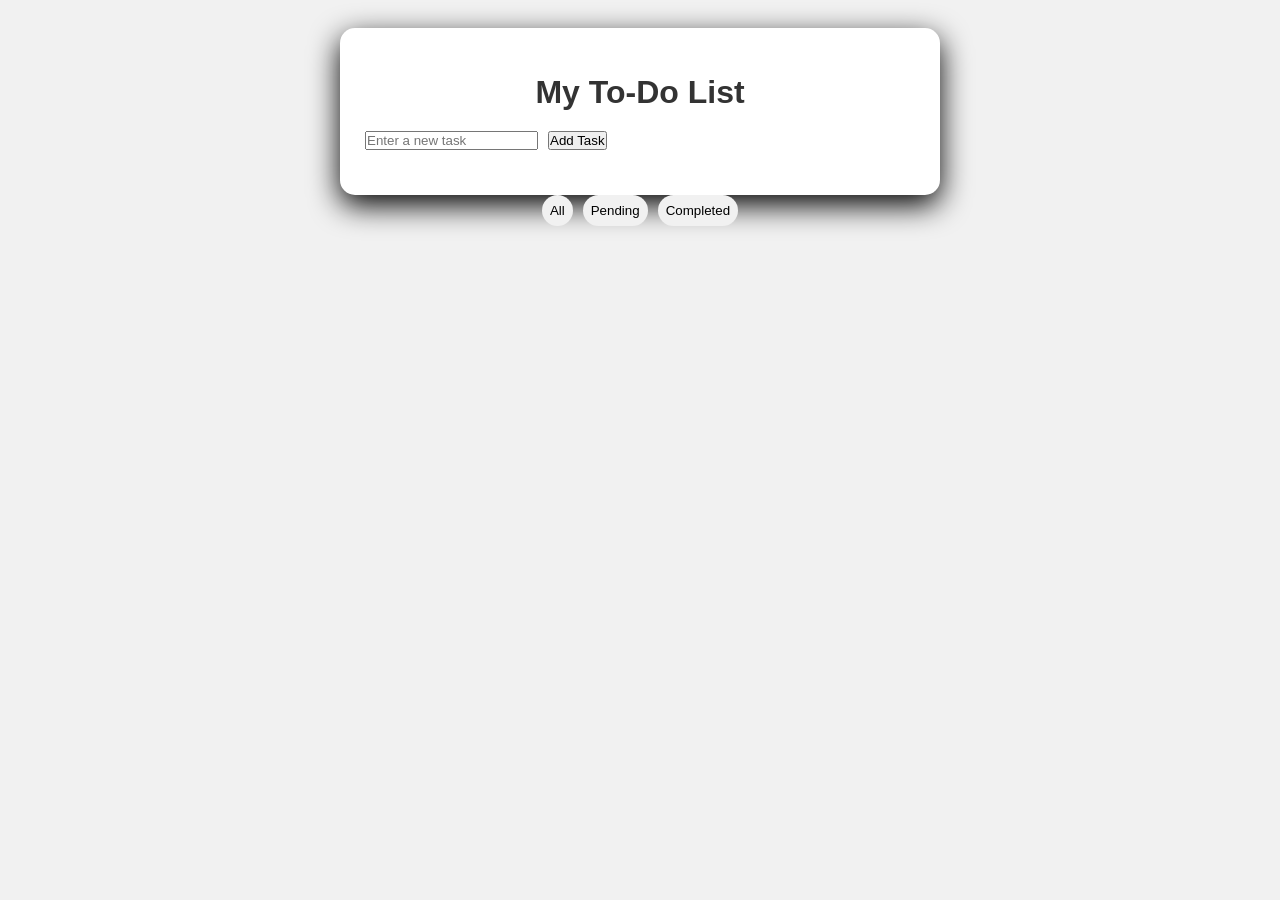
==== index.html @ 7c0726d2 "html,css,js" ====
<!DOCTYPE html>
<html lang="en">
<head>
    <title>To-do</title>
    <link rel="stylesheet" href="style.css">
</head>
<body>
    <div class="container">
        <h1>My To-Do List</h1>
        <div class="input-section"> 
            <input type="text" id="taskInput" placeholder="Enter a new task">
            <button id="addbtn" >Add Task</button>
        </div>
    </div>
    <div class="filter-section">
        <button id="filterAll">All</button>
        <button id="filterPending">Pending</button>
        <button id="filterCompleted">Completed</button>
    </div>

</body>
</html>
---- style.css ----
*{
    margin: 1;
    padding: 0;
    box-sizing: border-box;
}
body {
    font-family: Arial, sans-serif;
    background: #f1f1f1;
    padding: 20px;
  }
.container {
    background: white;
    border-radius: 15px;
    max-width: 600px;
    margin: 0 auto;
    padding: 25px;
    box-shadow: 0 10px 30px;
}
h1{
    text-align:center;
    margin-bottom:20px;
    color: #333;
}
.input-section{
    display: flex;
    gap: 10px;
    margin-bottom: 20px;
}
#taskinput {
    flex:2;
    padding:12px;
    border:2px solid #ddd;
    border-radius: 8px;
    font-size:16px
}
#addBtn {
    padding: 12px 20px;
    background: #667eea;
    color: white;
    border:none;
    border-radius:8px;
    cursor:pointer;
    font-size:16px;
}
#addBtn:hover {
    background:#5a67d8;
}
.filter-section{
    display:flex;
    gap:10px;
    margin-bottom:20px;
    justify-content:center;
}
.filter-section button {
    padding:8px;
    border:2px;
    background:#f1f1f1;
    border-radius:20px;
    cursor:pointer;
    transition:0.3s;
}
#taskList{
    list-style:none;
}
.task-item{
    display:flex;
    justify-content:space-between;
    align-items:center;
    padding:12px;
    margin-bottom:10px;
    border-radius:8px;
    background:#f8f9fa;
    transition:0.3s;
}
.task-item.pending {
    border-left:5px solid #ff9800;
    background: #fff3e0;

}
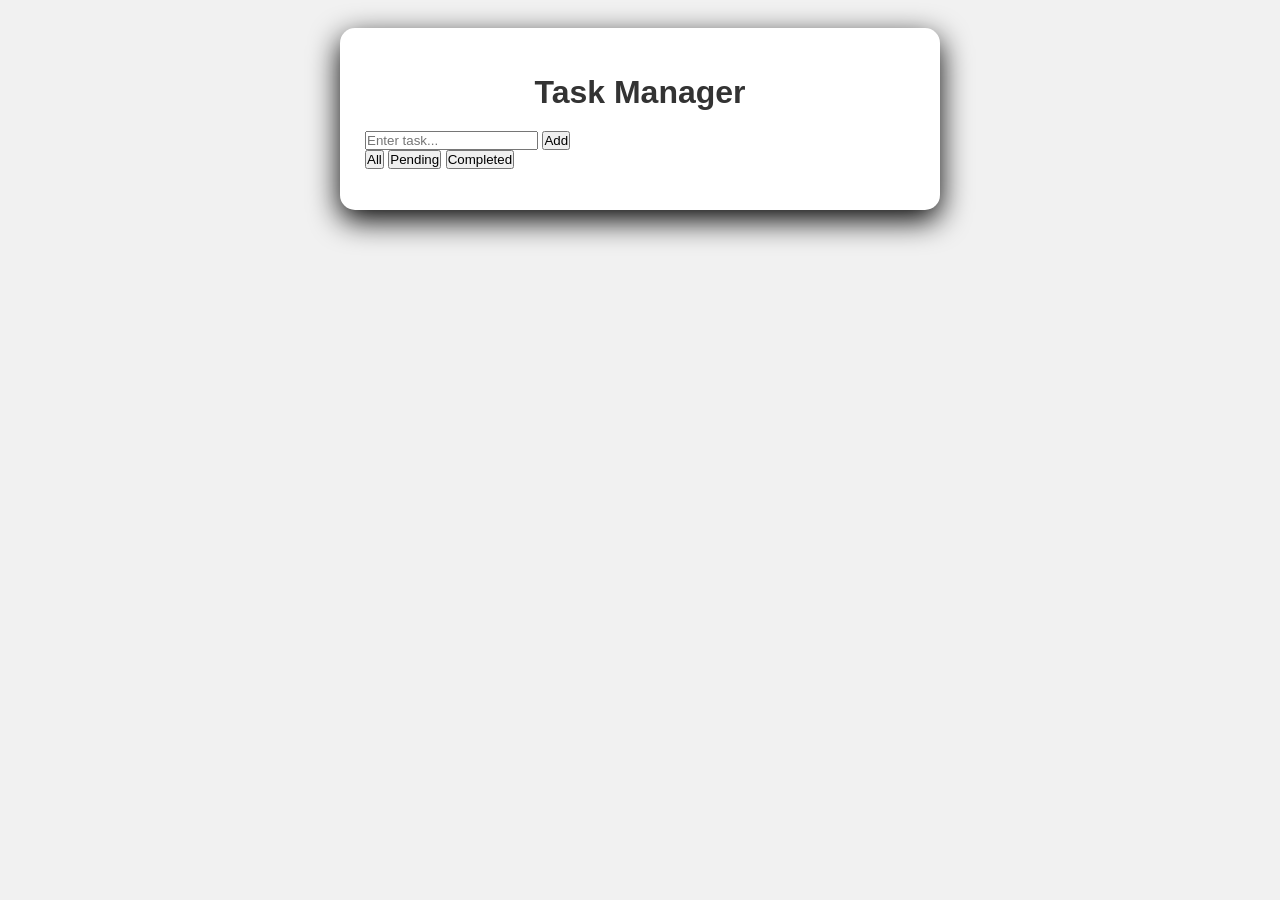
==== commit e3d8454a: "update" ====
--- a/index.html
+++ b/index.html
@@ -1,22 +1,37 @@
 <!DOCTYPE html>
 <html lang="en">
 <head>
-    <title>To-do</title>
-    <link rel="stylesheet" href="style.css">
+  <meta charset="UTF-8">
+  <meta name="viewport" content="width=device-width, initial-scale=1.0">
+  <title>Task Manager</title>
+
+  <link rel="stylesheet" href="style.css">
 </head>
+
 <body>
-    <div class="container">
-        <h1>My To-Do List</h1>
-        <div class="input-section"> 
-            <input type="text" id="taskInput" placeholder="Enter a new task">
-            <button id="addbtn" >Add Task</button>
-        </div>
-    </div>
-    <div class="filter-section">
-        <button id="filterAll">All</button>
-        <button id="filterPending">Pending</button>
-        <button id="filterCompleted">Completed</button>
+
+  <div class="container">
+
+    <h1>Task Manager</h1>
+
+    <!-- INPUT -->
+    <div class="input-box">
+      <input type="text" id="taskInput" placeholder="Enter task...">
+      <button onclick="addTask()">Add</button>
     </div>
 
+    <!-- FILTERS -->
+    <div class="filters">
+      <button data-filter="all" onclick="setFilter('all')">All</button>
+      <button data-filter="pending" onclick="setFilter('pending')">Pending</button>
+      <button data-filter="completed" onclick="setFilter('completed')">Completed</button>
+    </div>
+
+    <!-- TASK LIST -->
+    <ul id="taskList"></ul>
+
+  </div>
+
+  <script src="script.js"></script>
 </body>
 </html>
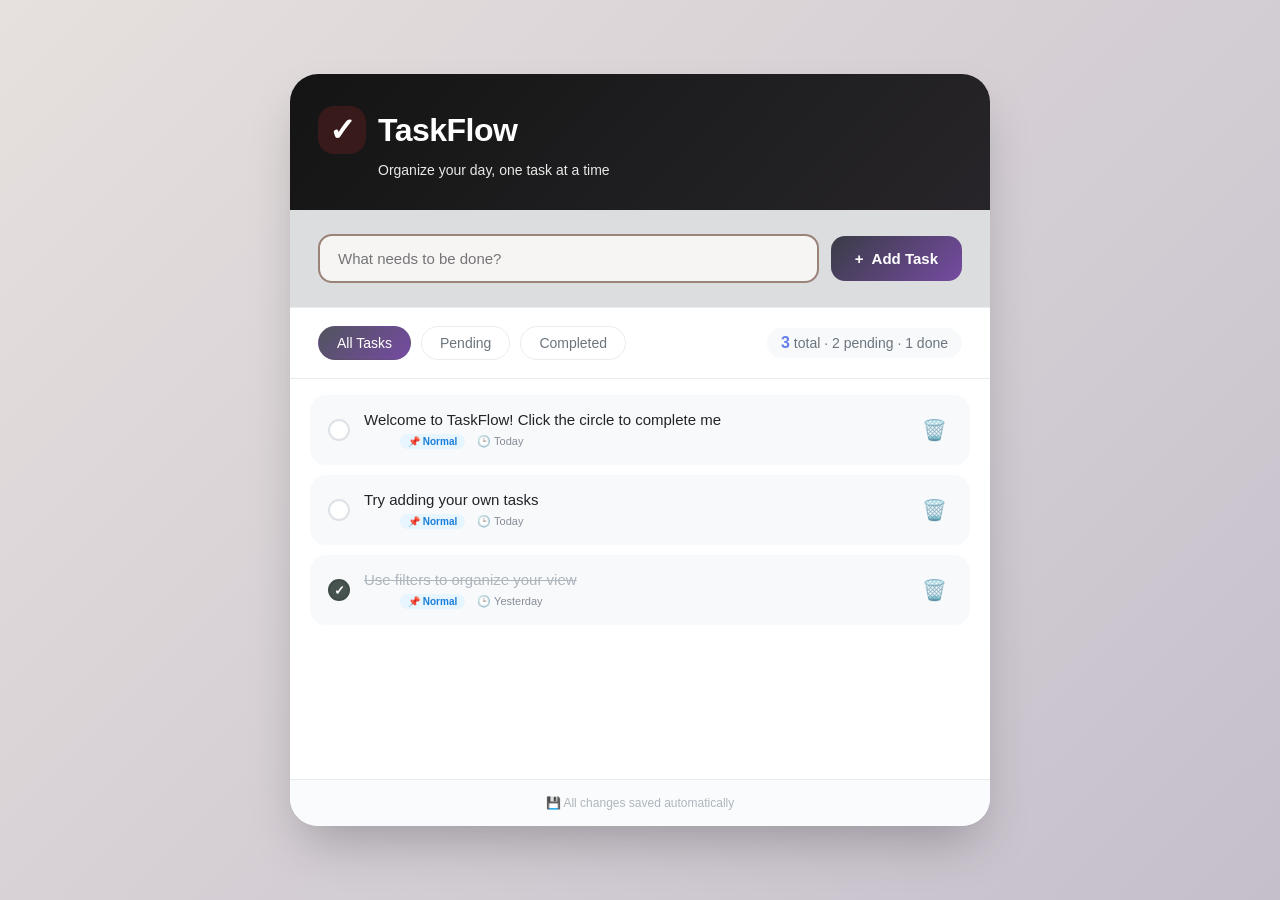
==== commit a8ff81e1: "updete" ====
--- a/index.html
+++ b/index.html
@@ -1,37 +1,63 @@
 <!DOCTYPE html>
 <html lang="en">
 <head>
-  <meta charset="UTF-8">
-  <meta name="viewport" content="width=device-width, initial-scale=1.0">
-  <title>Task Manager</title>
+    <meta charset="UTF-8">
+    <meta name="viewport" content="width=device-width, initial-scale=1.0">
+    <title>TaskFlow | Smart Todo Application</title>
+    <link rel="stylesheet" href="style.css">
+</head>
+<body>
+    <div class="app-wrapper">
+        <div class="app-container">
+           
+            <header class="app-header">
+                <div class="logo-area">
+                    <span class="logo-icon">✓</span>
+                    <h1>TaskFlow</h1>
+                </div>
+                <p class="tagline">Organize your day, one task at a time</p>
+            </header>
 
-  <link rel="stylesheet" href="style.css">
-</head>
+           
+            <section class="add-task-section">
+                <div class="input-wrapper">
+                    <input type="text" id="taskInput" placeholder="What needs to be done?" autocomplete="off">
+                    <button id="addTaskBtn" class="add-btn">
+                        <span>+</span> Add Task
+                    </button>
+                </div>
+            </section>
 
-<body>
+           
+            <section class="filter-section">
+                <div class="filter-tabs">
+                    <button class="filter-tab active" data-filter="all">All Tasks</button>
+                    <button class="filter-tab" data-filter="pending">Pending</button>
+                    <button class="filter-tab" data-filter="completed">Completed</button>
+                </div>
+                <div class="stats-display" id="statsDisplay">
+                    <span id="taskCount">0</span> tasks
+                </div>
+            </section>
 
-  <div class="container">
+          
+            <section class="tasks-container">
+                <ul id="taskList" class="task-list">
+                    <li class="empty-state">
+                        <div class="empty-icon">📋</div>
+                        <p>Your task list is empty</p>
+                        <small>Add a task using the input above</small>
+                    </li>
+                </ul>
+            </section>
 
-    <h1>Task Manager</h1>
-
-    <!-- INPUT -->
-    <div class="input-box">
-      <input type="text" id="taskInput" placeholder="Enter task...">
-      <button onclick="addTask()">Add</button>
+           
+            <footer class="app-footer">
+                <p>💾 All changes saved automatically</p>
+            </footer>
+        </div>
     </div>
 
-    <!-- FILTERS -->
-    <div class="filters">
-      <button data-filter="all" onclick="setFilter('all')">All</button>
-      <button data-filter="pending" onclick="setFilter('pending')">Pending</button>
-      <button data-filter="completed" onclick="setFilter('completed')">Completed</button>
-    </div>
-
-    <!-- TASK LIST -->
-    <ul id="taskList"></ul>
-
-  </div>
-
-  <script src="script.js"></script>
+    <script src="script.js"></script>
 </body>
 </html>
--- a/style.css
+++ b/style.css
@@ -1,79 +1,426 @@
-*{
-    margin: 1;
+
+* {
+    margin: 0;
     padding: 0;
     box-sizing: border-box;
 }
 body {
-    font-family: Arial, sans-serif;
-    background: #f1f1f1;
+    font-family: 'Inter', -apple-system, BlinkMacSystemFont, 'Segoe UI', sans-serif;
+    background: linear-gradient(135deg, #e6e0de 0%, #c5bfcc 100%);
+    min-height: 100vh;
     padding: 20px;
-  }
-.container {
+    display: flex;
+    align-items: center;
+    justify-content: center;
+}
+.app-wrapper {
+    width: 100%;
+    max-width: 700px;
+    margin: 0 auto;
+}
+.app-container {
     background: white;
-    border-radius: 15px;
-    max-width: 600px;
-    margin: 0 auto;
-    padding: 25px;
-    box-shadow: 0 10px 30px;
-}
-h1{
-    text-align:center;
-    margin-bottom:20px;
-    color: #333;
-}
-.input-section{
+    border-radius: 28px;
+    box-shadow: 0 25px 50px -12px rgba(0, 0, 0, 0.25);
+    overflow: hidden;
+    transition: transform 0.2s ease;
+}
+.app-header {
+    background: linear-gradient(135deg, #141414 0%, #272529 100%);
+    padding: 32px 28px;
+    color: white;
+}
+.logo-area {
+    display: flex;
+    align-items: center;
+    gap: 12px;
+    margin-bottom: 8px;
+}
+.logo-icon {
+    font-size: 32px;
+    font-weight: bold;
+    background: rgba(189, 43, 43, 0.2);
+    width: 48px;
+    height: 48px;
+    display: flex;
+    align-items: center;
+    justify-content: center;
+    border-radius: 16px;
+}
+.app-header h1 {
+    font-size: 32px;
+    font-weight: 700;
+    letter-spacing: -0.5px;
+}
+.tagline {
+    font-size: 14px;
+    opacity: 0.9;
+    margin-top: 8px;
+    margin-left: 60px;
+}
+.add-task-section {
+    padding: 24px 28px;
+    background: #dbdddf;
+    border-bottom: 1px solid #e9ecef;
+}
+.input-wrapper {
+    display: flex;
+    gap: 12px;
+    align-items: center;
+}
+#taskInput {
+    flex: 1;
+    padding: 14px 18px;
+    border: 2px solid #9b837a;
+    border-radius: 14px;
+    font-size: 15px;
+    font-family: 'Inter', sans-serif;
+    transition: all 0.2s ease;
+    outline: none;
+    background: rgb(247, 244, 244);
+}
+#taskInput:focus {
+    border-color: #e9eaf1;
+    box-shadow: 0 0 0 3px rgba(102, 126, 234, 0.1);
+}
+
+.add-btn {
+    background: linear-gradient(135deg, #3a3c46 0%, #764ba2 100%);
+    color: white;
+    border: none;
+    padding: 14px 24px;
+    border-radius: 14px;
+    font-size: 15px;
+    font-weight: 600;
+    cursor: pointer;
+    display: flex;
+    align-items: center;
+    gap: 8px;
+    transition: all 0.2s ease;
+    font-family: 'Inter', sans-serif;
+}
+
+.add-btn:hover {
+    transform: translateY(-2px);
+    box-shadow: 0 5px 15px rgba(102, 126, 234, 0.3);
+}
+
+.add-btn:active {
+    transform: translateY(0);
+}
+
+
+.filter-section {
+    padding: 18px 28px;
+    background: white;
+    display: flex;
+    justify-content: space-between;
+    align-items: center;
+    border-bottom: 1px solid #e9ecef;
+    flex-wrap: wrap;
+    gap: 15px;
+}
+
+.filter-tabs {
     display: flex;
     gap: 10px;
-    margin-bottom: 20px;
-}
-#taskinput {
-    flex:2;
-    padding:12px;
-    border:2px solid #ddd;
-    border-radius: 8px;
-    font-size:16px
-}
-#addBtn {
-    padding: 12px 20px;
-    background: #667eea;
+}
+
+.filter-tab {
+    padding: 8px 18px;
+    border: 1.5px solid #e9ecef;
+    background: white;
+    border-radius: 40px;
+    font-size: 14px;
+    font-weight: 500;
+    cursor: pointer;
+    transition: all 0.2s ease;
+    font-family: 'Inter', sans-serif;
+    color: #6c757d;
+}
+
+.filter-tab:hover {
+    border-color: #6a7296;
+    color: #667eea;
+}
+
+.filter-tab.active {
+    background: linear-gradient(135deg, #51535e 0%, #764ba2 100%);
+    border-color: transparent;
     color: white;
-    border:none;
-    border-radius:8px;
-    cursor:pointer;
-    font-size:16px;
-}
-#addBtn:hover {
-    background:#5a67d8;
-}
-.filter-section{
-    display:flex;
-    gap:10px;
-    margin-bottom:20px;
-    justify-content:center;
-}
-.filter-section button {
-    padding:8px;
-    border:2px;
-    background:#f1f1f1;
-    border-radius:20px;
-    cursor:pointer;
-    transition:0.3s;
-}
-#taskList{
-    list-style:none;
-}
-.task-item{
-    display:flex;
-    justify-content:space-between;
-    align-items:center;
-    padding:12px;
-    margin-bottom:10px;
-    border-radius:8px;
-    background:#f8f9fa;
-    transition:0.3s;
-}
-.task-item.pending {
-    border-left:5px solid #ff9800;
-    background: #fff3e0;
-
+}
+
+.stats-display {
+    font-size: 14px;
+    color: #6c757d;
+    background: #f8f9fa;
+    padding: 6px 14px;
+    border-radius: 40px;
+    font-weight: 500;
+}
+
+#taskCount {
+    font-weight: 700;
+    color: #667eea;
+    font-size: 16px;
+}
+
+.tasks-container {
+    background: white;
+    min-height: 400px;
+    max-height: 500px;
+    overflow-y: auto;
+}
+
+.task-list {
+    list-style: none;
+    padding: 16px 20px;
+}
+
+.task-item {
+    background: #f8f9fa;
+    border-radius: 16px;
+    padding: 16px 18px;
+    margin-bottom: 10px;
+    display: flex;
+    align-items: center;
+    justify-content: space-between;
+    transition: all 0.2s ease;
+    animation: slideIn 0.3s ease;
+}
+
+@keyframes slideIn {
+    from {
+        opacity: 0;
+        transform: translateY(-10px);
+    }
+    to {
+        opacity: 1;
+        transform: translateY(0);
+    }
+}
+
+.task-item:hover {
+    background: #f1f3f5;
+    transform: translateX(4px);
+}
+
+
+.task-content {
+    display: flex;
+    align-items: center;
+    gap: 14px;
+    flex: 1;
+    cursor: pointer;
+}
+
+
+.task-checkbox {
+    width: 22px;
+    height: 22px;
+    border-radius: 50%;
+    border: 2px solid #dee2e6;
+    background: white;
+    display: inline-flex;
+    align-items: center;
+    justify-content: center;
+    transition: all 0.2s ease;
+    flex-shrink: 0;
+}
+
+.task-item.completed .task-checkbox {
+    background: #46534f;
+    border-color: #3f4b47;
+    position: relative;
+}
+
+.task-item.completed .task-checkbox::after {
+    content: "✓";
+    color: white;
+    font-size: 13px;
+    font-weight: bold;
+}
+
+.task-text {
+    font-size: 15px;
+    color: #212529;
+    font-weight: 500;
+    word-break: break-word;
+    flex: 1;
+}
+
+.task-item.completed .task-text {
+    text-decoration: line-through;
+    color: #adb5bd;
+    font-weight: 400;
+}
+
+
+.task-meta {
+    display: flex;
+    gap: 12px;
+    align-items: center;
+    margin-top: 6px;
+    margin-left: 36px;
+    font-size: 11px;
+    color: #868e96;
+}
+
+.priority-tag {
+    background: #e7f5ff;
+    color: #1c7ed6;
+    padding: 2px 8px;
+    border-radius: 20px;
+    font-size: 10px;
+    font-weight: 600;
+}
+
+.priority-tag.high {
+    background: #ffe3e3;
+    color: #e03131;
+}
+
+.priority-tag.medium {
+    background: #fff3bf;
+    color: #e67700;
+}
+
+.time-tag {
+    display: flex;
+    align-items: center;
+    gap: 4px;
+}
+
+
+.delete-btn {
+    background: none;
+    border: none;
+    font-size: 20px;
+    cursor: pointer;
+    padding: 8px;
+    border-radius: 12px;
+    transition: all 0.2s ease;
+    color: #adb5bd;
+    display: flex;
+    align-items: center;
+    justify-content: center;
+    width: 36px;
+    height: 36px;
+}
+
+.delete-btn:hover {
+    background: #ffe3e3;
+    color: #e03131;
+    transform: scale(1.05);
+}
+
+
+.empty-state {
+    text-align: center;
+    padding: 60px 20px;
+    color: #adb5bd;
+}
+
+.empty-icon {
+    font-size: 64px;
+    margin-bottom: 16px;
+    opacity: 0.5;
+}
+
+.empty-state p {
+    font-size: 18px;
+    font-weight: 500;
+    margin-bottom: 8px;
+    color: #6c757d;
+}
+
+.empty-state small {
+    font-size: 13px;
+}
+
+
+.app-footer {
+    padding: 16px 28px;
+    background: #fafbfc;
+    border-top: 1px solid #e9ecef;
+    text-align: center;
+}
+
+.app-footer p {
+    font-size: 12px;
+    color: #adb5bd;
+}
+
+
+.tasks-container::-webkit-scrollbar {
+    width: 6px;
+}
+
+.tasks-container::-webkit-scrollbar-track {
+    background: #f1f3f5;
+}
+
+.tasks-container::-webkit-scrollbar-thumb {
+    background: #c7d2e7;
+    border-radius: 10px;
+}
+
+.tasks-container::-webkit-scrollbar-thumb:hover {
+    background: #a0aec0;
+}
+
+
+@media (max-width: 600px) {
+    body {
+        padding: 12px;
+    }
+    
+    .app-header {
+        padding: 24px 20px;
+    }
+    
+    .add-task-section {
+        padding: 18px 20px;
+    }
+    
+    .filter-section {
+        padding: 15px 20px;
+        flex-direction: column;
+        align-items: stretch;
+    }
+    
+    .filter-tabs {
+        justify-content: center;
+    }
+    
+    .stats-display {
+        text-align: center;
+    }
+    
+    .task-list {
+        padding: 12px 16px;
+    }
+    
+    .task-item {
+        padding: 12px 14px;
+    }
+    
+    .task-meta {
+        margin-left: 32px;
+        flex-wrap: wrap;
+    }
+}
+
+@media (max-width: 480px) {
+    .input-wrapper {
+        flex-direction: column;
+    }
+    
+    .add-btn {
+        justify-content: center;
+    }
+    
+    .app-header h1 {
+        font-size: 28px;
+    }
 }
